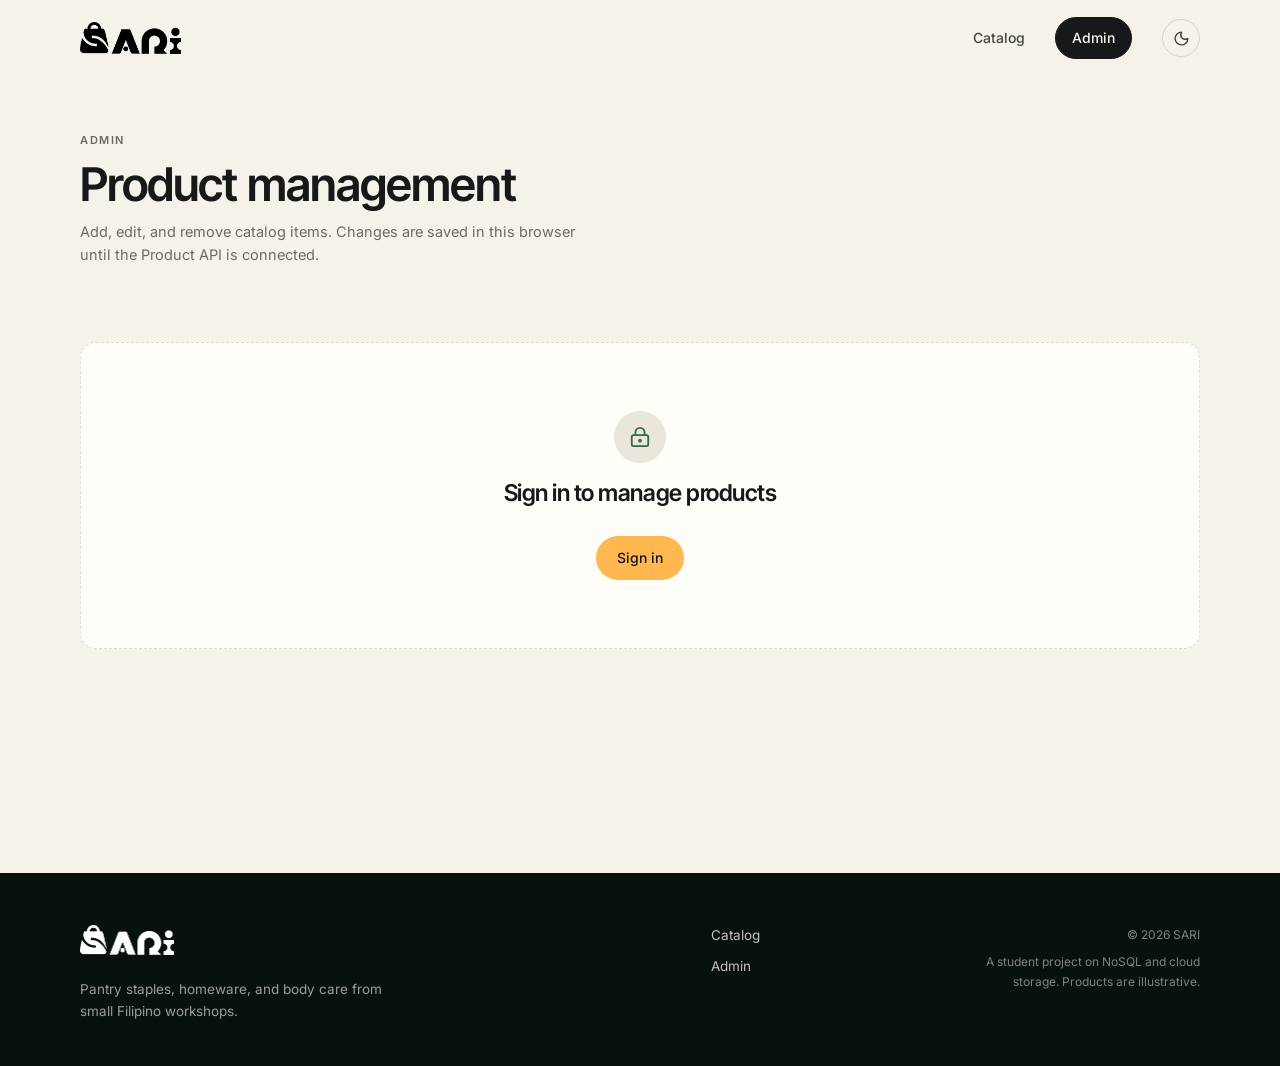
==== frontend/admin.html @ a03852b5 "Implement authentication flow for admin product management with loading state and error handling" ====
<!DOCTYPE html>
<html lang="en">
<head>
  <meta charset="UTF-8">
  <meta name="viewport" content="width=device-width, initial-scale=1">
  <title>Product management — SARI</title>
  <meta name="description" content="Add, edit, and remove SARI catalog products.">
  <link rel="icon" href="assets/images/favicon.svg" type="image/svg+xml">
  <link rel="preconnect" href="https://fonts.googleapis.com">
  <link rel="preconnect" href="https://fonts.gstatic.com" crossorigin>
  <link href="https://fonts.googleapis.com/css2?family=Inter+Tight:wght@500;600;700&family=Inter:wght@400;500;600&display=swap" rel="stylesheet">
  <link rel="stylesheet" href="css/main.css">
  <script src="js/theme.js"></script>
</head>
<body>
  <a class="skip-link" href="#main">Skip to product management</a>

  <header class="site-header" data-header>
    <div class="container header-inner">
      <a class="brand" href="index.html" aria-label="SARI home">
        <img class="brand-logo" src="assets/images/logo/sari-white.png" alt="" width="755" height="240">
      </a>
      <nav class="site-nav" aria-label="Main">
        <a href="index.html">Catalog</a>
        <a class="nav-admin" href="admin.html" aria-current="page">Admin</a>
        <button class="theme-toggle" type="button" data-theme-toggle aria-label="Switch theme">
          <i data-lucide="sun" aria-hidden="true"></i>
        </button>
      </nav>
    </div>
  </header>

  <main id="main" class="container admin">
    <header class="page-head">
      <div>
        <p class="eyebrow">Admin</p>
        <h1>Product management</h1>
        <p class="page-lede">Add, edit, and remove catalog items. Changes are saved in this browser until the Product API is connected.</p>
      </div>
      <button type="button" class="btn btn-primary" id="add-product" hidden>
        <i data-lucide="plus" aria-hidden="true"></i>
        Add product
      </button>
    </header>

    <div class="page-loading" id="admin-loading" role="status">
      <i data-lucide="loader-circle" class="spin" aria-hidden="true"></i>
      <span>Checking your sign-in…</span>
    </div>

    <section class="state state-wide" id="admin-auth" hidden aria-labelledby="admin-auth-title">
      <span class="state-icon"><i data-lucide="lock-keyhole" aria-hidden="true"></i></span>
      <h3 id="admin-auth-title">Sign in to manage products</h3>
      <p id="admin-auth-message" aria-live="polite"></p>
      <button type="button" class="btn btn-primary" id="admin-auth-action">Sign in</button>
    </section>

    <div id="admin-content" hidden>
      <div class="admin-toolbar">
        <div class="search">
          <i data-lucide="search" class="search-icon" aria-hidden="true"></i>
          <label class="visually-hidden" for="admin-search">Search products</label>
          <input id="admin-search" type="search" placeholder="Search by name or category" autocomplete="off">
        </div>
        <p class="results" id="admin-count" aria-live="polite"></p>
      </div>

      <div class="table-card">
        <table class="product-table" id="product-table">
          <caption class="visually-hidden">All products in the catalog</caption>
          <thead>
            <tr>
              <th scope="col">Product</th>
              <th scope="col">Category</th>
              <th scope="col">Price</th>
              <th scope="col">Updated</th>
              <th scope="col"><span class="visually-hidden">Actions</span></th>
            </tr>
          </thead>
          <tbody id="product-rows"></tbody>
        </table>

        <div class="admin-empty" id="admin-empty" hidden>
          <span class="state-icon"><i data-lucide="package-open" aria-hidden="true"></i></span>
          <h2>No products yet</h2>
          <p>Add the first product to start the catalog.</p>
          <button type="button" class="btn btn-primary" data-empty-add>
            <i data-lucide="plus" aria-hidden="true"></i>
            Add product
          </button>
        </div>
      </div>
    </div>
  </main>

  <footer class="site-footer">
    <div class="container footer-inner">
      <div class="footer-brand">
        <a class="brand" href="index.html" aria-label="SARI home">
          <img class="brand-logo" src="assets/images/logo/sari-white.png" alt="" width="755" height="240">
        </a>
        <p>Pantry staples, homeware, and body care from small Filipino workshops.</p>
      </div>

      <nav class="footer-nav" aria-label="Footer">
        <a href="index.html">Catalog</a>
        <a href="admin.html">Admin</a>
      </nav>

      <div class="footer-meta">
        <p>© <span data-year></span> SARI</p>
        <p>A student project on NoSQL and cloud storage. Products are illustrative.</p>
      </div>
    </div>
  </footer>

  <!-- Add / edit product -->
  <dialog id="product-dialog" class="modal" aria-labelledby="dialog-title">
    <form class="modal-body" id="product-form" novalidate>
      <header class="modal-head">
        <div>
          <p class="eyebrow" id="dialog-kicker">New product</p>
          <h2 id="dialog-title">Add a product</h2>
        </div>
        <button type="button" class="icon-btn" data-close aria-label="Close">
          <i data-lucide="x" aria-hidden="true"></i>
        </button>
      </header>

      <div class="modal-scroll">
        <div class="field">
          <label for="f-name">Name</label>
          <input id="f-name" name="name" maxlength="80" autocomplete="off" placeholder="e.g. Barako Coffee Beans">
          <p class="field-error" data-error="name"></p>
        </div>

        <div class="field-row">
          <div class="field">
            <label for="f-category">Category</label>
            <select id="f-category" name="category"></select>
            <p class="field-error" data-error="category"></p>
          </div>
          <div class="field">
            <label for="f-price">Price (₱)</label>
            <input id="f-price" name="price" type="number" inputmode="decimal" min="1" step="1" placeholder="380">
            <p class="field-error" data-error="price"></p>
          </div>
        </div>

        <div class="field">
          <label for="f-description">Description</label>
          <textarea id="f-description" name="description" rows="4" maxlength="600" placeholder="What is it, where is it from, and how is it used?"></textarea>
          <p class="field-error" data-error="description"></p>
        </div>

        <div class="field">
          <span class="field-label">Product image</span>
          <div class="image-picker">
            <div class="image-preview" id="image-preview"></div>
            <div class="image-picker-actions">
              <button type="button" class="btn btn-ghost btn-sm" id="choose-image">Choose image</button>
              <p class="field-hint">JPG, PNG, or WebP · up to 2 MB</p>
            </div>
            <input type="file" id="f-image" accept="image/*" hidden>
          </div>
          <p class="field-error" data-error="image"></p>
        </div>
      </div>

      <footer class="modal-foot">
        <button type="button" class="btn btn-ghost" data-close>Cancel</button>
        <button type="submit" class="btn btn-primary" id="save-product">Save product</button>
      </footer>
    </form>
  </dialog>

  <!-- Delete confirmation -->
  <dialog id="confirm-dialog" class="modal modal-sm" aria-labelledby="confirm-title">
    <div class="modal-body">
      <header class="modal-head">
        <div>
          <p class="eyebrow">Delete product</p>
          <h2 id="confirm-title">Remove this product?</h2>
        </div>
        <button type="button" class="icon-btn" data-close aria-label="Close">
          <i data-lucide="x" aria-hidden="true"></i>
        </button>
      </header>

      <div class="modal-scroll">
        <p class="confirm-text" id="confirm-text"></p>
      </div>

      <footer class="modal-foot">
        <button type="button" class="btn btn-ghost" data-close>Cancel</button>
        <button type="button" class="btn btn-danger" id="confirm-delete">Delete product</button>
      </footer>
    </div>
  </dialog>

  <div class="toast-host" id="toast-host" aria-live="polite"></div>

  <script src="js/vendor/lucide.min.js"></script>
  <script src="js/config.js?v=2"></script>
  <script src="js/auth.js"></script>
  <script src="js/mock-data.js"></script>
  <script src="js/ui.js"></script>
  <script src="js/api.js"></script>
  <script src="js/admin.js?v=2"></script>
</body>
</html>
---- frontend/css/main.css ----
/* =========================================================
   SARI — shared design system and page styles
   ========================================================= */

/* ---------- Tokens ---------- */
/* Dark editorial canvas. The forest ramp now holds readable greens for
   links/icons; cream/white/ink are the dark surfaces and light type. */
:root {
  --forest-950: #07120c;
  --forest-900: #0d2117;
  --forest-800: #173a29;
  --forest-700: #5fae86;
  --forest-600: #4b9c76;
  --forest-500: #3f8a68;
  --forest-200: #234534;
  --forest-100: #14251c;

  --cream: #0f1011;
  --cream-deep: #191a1c;
  --white: #16171a;

  --ink: #f4f1e8;
  --ink-soft: #c7c2b6;
  --muted: #8f8b81;
  --line: rgba(244, 241, 232, 0.12);

  --clay: #e08a5f;
  --clay-soft: rgba(224, 138, 95, 0.14);
  --danger: #d4655c;
  --danger-soft: rgba(212, 101, 92, 0.16);

  /* Themeable surfaces. Inverse = footer, toast, skip link (always dark). */
  --inverse-bg: var(--forest-950);
  --inverse-ink: #f4f1e8;
  --on-ink: #14140f;
  --tag-ink: #9fe0bd;
  --placeholder: #a2a294;

  --header-scrim: linear-gradient(to bottom, rgba(15, 16, 17, 0.92), rgba(15, 16, 17, 0));
  --header-solid: rgba(15, 16, 17, 0.92);
  --hero-stage-bg: #111111;
  --hero-bg: radial-gradient(120% 90% at 50% 0%, #1c1b19 0%, #121212 52%, #0b0b0c 100%);
  --hero-scrim: linear-gradient(to top, rgba(11, 11, 12, 0.94) 14%, rgba(11, 11, 12, 0));
  --glass-bg: linear-gradient(
    180deg,
    rgba(26, 26, 28, 0.76) 0%,
    rgba(17, 17, 19, 0.94) 45%,
    #111112 100%
  );
  --glass-shadow: 0 -40px 120px rgba(0, 0, 0, 0.6), inset 0 1px 0 rgba(255, 255, 255, 0.07);

  /* Hero dispersion accents: S, A, R, I — sampled from the logo art. */
  --accent-s: #ff754a;
  --accent-a: #ffb850;
  --accent-r: #78c6da;
  --accent-i: #47b171;

  --radius-sm: 8px;
  --radius: 12px;
  --radius-lg: 16px;

  --shadow-sm: 0 1px 2px rgba(0, 0, 0, 0.35), 0 8px 24px -16px rgba(0, 0, 0, 0.6);
  --shadow: 0 2px 6px rgba(0, 0, 0, 0.4), 0 24px 48px -28px rgba(0, 0, 0, 0.7);

  --ease: cubic-bezier(0.22, 0.7, 0.25, 1);
  --header-h: 76px;
  --hero-h: 100vh;

  --font-display: "Inter Tight", "Inter", -apple-system, "Segoe UI", Roboto, sans-serif;
  --font-body: "Inter", -apple-system, "Segoe UI", Roboto, sans-serif;

  color-scheme: dark;
}

/* Light theme: same layout and type on warm paper. Set by js/theme.js. */
:root[data-theme="light"] {
  color-scheme: light;

  --forest-700: #2f6b4d;
  --forest-600: #2a6047;
  --forest-500: #34795a;
  --forest-200: #cfe3d8;
  --forest-100: #e8f1ea;

  --cream: #f5f2ea;
  --cream-deep: #eae6db;
  --white: #fffdf8;

  --ink: #17181a;
  --ink-soft: #45443f;
  --muted: #6d6a62;
  --line: rgba(23, 24, 26, 0.14);

  --clay: #b85c33;
  --clay-soft: rgba(184, 92, 51, 0.12);
  --danger: #b3403a;
  --danger-soft: rgba(179, 64, 58, 0.12);

  --on-ink: #f8f5ec;
  --tag-ink: #2f6b4d;
  --placeholder: #8d8a80;

  --shadow-sm: 0 1px 2px rgba(30, 28, 20, 0.08), 0 8px 24px -16px rgba(30, 28, 20, 0.25);
  --shadow: 0 2px 6px rgba(30, 28, 20, 0.08), 0 24px 48px -28px rgba(30, 28, 20, 0.3);

  --header-scrim: linear-gradient(to bottom, rgba(245, 242, 234, 0.94), rgba(245, 242, 234, 0));
  --header-solid: rgba(245, 242, 234, 0.94);
  --hero-stage-bg: #eeeade;
  --hero-bg: radial-gradient(120% 90% at 50% 0%, #fffdf8 0%, #f7f4ec 52%, #eeeade 100%);
  --hero-scrim: linear-gradient(to top, rgba(245, 242, 234, 0.96) 14%, rgba(245, 242, 234, 0));
  --glass-bg: linear-gradient(
    180deg,
    rgba(255, 253, 248, 0.9) 0%,
    rgba(250, 247, 240, 0.97) 45%,
    #f7f4ec 100%
  );
  --glass-shadow: 0 -40px 120px rgba(30, 28, 20, 0.12), inset 0 1px 0 rgba(255, 255, 255, 0.8);
}

/* Light theme: the white wordmark and coloured letters need a dark edge on paper. */
:root[data-theme="light"] .site-header .brand-logo {
  filter: invert(1);
}

:root[data-theme="light"] .hero-letter {
  filter: drop-shadow(0 18px 26px rgba(24, 22, 16, 0.1));
}

:root[data-theme="light"] .ambient {
  opacity: 0.34;
}

/* ---------- Reset and base ---------- */
*,
*::before,
*::after {
  box-sizing: border-box;
}

html {
  -webkit-text-size-adjust: 100%;
  scroll-behavior: smooth;
}

body {
  margin: 0;
  min-height: 100vh;
  display: flex;
  flex-direction: column;
  background: var(--cream);
  color: var(--ink);
  font-family: var(--font-body);
  font-size: 16px;
  line-height: 1.55;
  -webkit-font-smoothing: antialiased;
}

main {
  flex: 1;
}

h1,
h2,
h3,
h4 {
  margin: 0;
  font-family: var(--font-display);
  font-weight: 600;
  letter-spacing: -0.02em;
  line-height: 1.08;
}

p {
  margin: 0;
}

a {
  color: inherit;
  text-decoration: none;
}

img {
  display: block;
  max-width: 100%;
}

button {
  font: inherit;
  color: inherit;
}

input,
select,
textarea {
  font: inherit;
  color: inherit;
}

[hidden] {
  display: none !important;
}

::selection {
  background: rgba(255, 209, 102, 0.3);
  color: var(--ink);
}

:focus-visible {
  outline: 2px solid var(--forest-600);
  outline-offset: 2px;
}

.container {
  width: 100%;
  max-width: 1200px;
  margin-inline: auto;
  padding-inline: clamp(1.25rem, 4vw, 2.5rem);
}

.visually-hidden {
  position: absolute !important;
  width: 1px;
  height: 1px;
  padding: 0;
  margin: -1px;
  overflow: hidden;
  clip: rect(0 0 0 0);
  white-space: nowrap;
  border: 0;
}

.skip-link {
  position: absolute;
  top: -100px;
  left: 16px;
  z-index: 200;
  padding: 10px 16px;
  border-radius: var(--radius-sm);
  background: var(--inverse-bg);
  color: var(--inverse-ink);
  font-size: 14px;
}

.skip-link:focus {
  top: 12px;
}

.eyebrow {
  font-size: 11px;
  font-weight: 600;
  letter-spacing: 0.14em;
  text-transform: uppercase;
  color: var(--muted);
}

/* ---------- Buttons ---------- */
.btn {
  display: inline-flex;
  align-items: center;
  justify-content: center;
  gap: 8px;
  height: 44px;
  padding: 0 20px;
  border: 1px solid transparent;
  border-radius: 999px;
  font-size: 14px;
  font-weight: 500;
  line-height: 1;
  cursor: pointer;
  white-space: nowrap;
  transition: background-color 0.2s var(--ease), border-color 0.2s var(--ease),
    color 0.2s var(--ease), transform 0.2s var(--ease);
}

.btn svg {
  width: 17px;
  height: 17px;
  flex: none;
}

.btn:active {
  transform: translateY(1px);
}

.btn:disabled {
  opacity: 0.6;
  cursor: not-allowed;
}

.btn-primary {
  background: var(--accent-a);
  color: #14140f;
}

.btn-primary:hover:not(:disabled) {
  background: #ffdc8a;
}

.btn-ghost {
  background: var(--white);
  border-color: var(--line);
  color: var(--ink);
}

.btn-ghost:hover:not(:disabled) {
  border-color: var(--forest-600);
  color: var(--ink);
}

.btn-danger {
  background: var(--danger);
  color: var(--white);
}

.btn-danger:hover:not(:disabled) {
  background: #742c27;
}

.btn-sm {
  height: 38px;
  padding: 0 16px;
  font-size: 13px;
}

/* ---------- Header ---------- */
.site-header {
  position: sticky;
  top: 0;
  z-index: 50;
  /* Transparent over the hero; a scrim keeps the brand readable as letters pass behind. */
  background: var(--header-scrim);
  border-bottom: 0;
  transition: background-color 0.25s var(--ease), box-shadow 0.25s var(--ease);
}

.site-header.is-scrolled {
  background: var(--header-solid);
  box-shadow: inset 0 -1px 0 var(--line);
}

.header-inner {
  display: flex;
  align-items: center;
  justify-content: space-between;
  gap: 24px;
  height: var(--header-h);
}

.brand {
  display: inline-flex;
  align-items: center;
  gap: 12px;
  min-width: 0;
}

.brand-logo {
  display: block;
  height: 32px;
  width: auto;
  flex: none;
}

.site-nav {
  display: flex;
  align-items: center;
  gap: clamp(14px, 3vw, 30px);
}

.site-nav a {
  position: relative;
  padding: 9px 0;
  font-size: 14px;
  font-weight: 500;
  color: var(--ink-soft);
  transition: color 0.2s var(--ease);
}

.site-nav a:hover {
  color: var(--ink);
}

.site-nav a:not(.nav-admin)::after {
  content: "";
  position: absolute;
  left: 0;
  right: 0;
  bottom: 2px;
  height: 1.5px;
  background: var(--forest-700);
  transform: scaleX(0);
  transform-origin: left;
  transition: transform 0.25s var(--ease);
}

.site-nav a:not(.nav-admin):hover::after,
.site-nav a[aria-current="page"]:not(.nav-admin)::after {
  transform: scaleX(1);
}

.site-nav a[aria-current="page"]:not(.nav-admin) {
  color: var(--ink);
}

.nav-admin {
  padding: 9px 16px !important;
  border: 1px solid var(--line);
  border-radius: 999px;
  transition: background-color 0.2s var(--ease), border-color 0.2s var(--ease),
    color 0.2s var(--ease);
}

.nav-admin:hover {
  border-color: var(--forest-700);
}

.nav-admin[aria-current="page"] {
  background: var(--ink);
  border-color: var(--ink);
  color: var(--on-ink);
}

/* Theme switch: sits with the nav, sized like the Admin pill. */
.theme-toggle {
  display: grid;
  place-items: center;
  width: 38px;
  height: 38px;
  padding: 0;
  border: 1px solid var(--line);
  border-radius: 50%;
  background: transparent;
  color: var(--ink-soft);
  cursor: pointer;
  transition: background-color 0.2s var(--ease), border-color 0.2s var(--ease),
    color 0.2s var(--ease), transform 0.2s var(--ease);
}

.theme-toggle:hover {
  border-color: var(--forest-700);
  color: var(--ink);
}

.theme-toggle:active {
  transform: scale(0.94);
}

.theme-toggle svg {
  width: 17px;
  height: 17px;
}

/* ---------- Hero: SARI letter dispersion ---------- */
.hero-stage {
  --p: 0; /* 0 = assembled, 1 = fully dispersed. hero.js scrubs this on scroll. */
  position: relative;
  /* Sit behind the translucent header instead of below it. */
  margin-top: calc(var(--header-h) * -1);
  height: calc(var(--hero-h) * 2);
  background: var(--hero-stage-bg);
}

.hero-pin {
  position: sticky;
  top: 0;
  display: flex;
  flex-direction: column;
  justify-content: flex-end;
  height: var(--hero-h);
  overflow: hidden;
  padding: calc(var(--header-h) + 24px) 0 clamp(88px, 12vh, 128px);
  background: var(--hero-bg);
  isolation: isolate;
}

/* Legibility scrim under the hero copy. */
.hero-pin::after {
  content: "";
  position: absolute;
  inset: auto 0 0;
  z-index: 2;
  height: 54%;
  background: var(--hero-scrim);
  pointer-events: none;
}

.hero-ambient {
  position: absolute;
  inset: 0;
  z-index: 0;
  pointer-events: none;
}

.ambient {
  position: absolute;
  width: 48vw;
  height: 48vw;
  border-radius: 50%;
  opacity: 0.5;
  transform: translate3d(0, calc(var(--p) * -14vh), 0) scale(calc(1 + var(--p) * 0.5));
}

.ambient-s {
  left: 2%;
  top: 22%;
  background: radial-gradient(circle, rgba(255, 117, 74, 0.55), transparent 62%);
}

.ambient-a {
  left: 26%;
  top: 8%;
  background: radial-gradient(circle, rgba(255, 184, 80, 0.45), transparent 62%);
}

.ambient-r {
  right: 24%;
  top: 12%;
  background: radial-gradient(circle, rgba(120, 198, 218, 0.42), transparent 62%);
}

.ambient-i {
  right: 0;
  top: 24%;
  background: radial-gradient(circle, rgba(71, 177, 113, 0.42), transparent 62%);
}

.hero-word {
  position: absolute;
  inset: 0;
  z-index: 3;
  display: flex;
  align-items: center;
  justify-content: center;
  gap: clamp(0.1rem, 1vw, 1.4rem);
  padding-top: var(--header-h);
  pointer-events: none;
}

/* One image per letter so the per-letter scroll vectors still apply. */
.hero-letter {
  display: block;
  height: clamp(6.5rem, 24vw, 21rem);
  width: auto;
  will-change: transform;
  backface-visibility: hidden;
}

.hero-letter.is-s {
  transform: translate3d(calc(var(--p) * -34vw), calc(var(--p) * -24vh), 0)
    rotate(calc(var(--p) * -16deg)) scale(calc(1 - var(--p) * 0.22));
}

.hero-letter.is-a {
  transform: translate3d(calc(var(--p) * -9vw), calc(var(--p) * -44vh), 0)
    rotate(calc(var(--p) * 7deg)) scale(calc(1 - var(--p) * 0.3));
}

.hero-letter.is-r {
  transform: translate3d(calc(var(--p) * 13vw), calc(var(--p) * -16vh), 0)
    rotate(calc(var(--p) * -6deg)) scale(calc(1 - var(--p) * 0.14));
}

.hero-letter.is-i {
  transform: translate3d(calc(var(--p) * 37vw), calc(var(--p) * -30vh), 0)
    rotate(calc(var(--p) * 15deg)) scale(calc(1 - var(--p) * 0.28));
}

.hero-copy {
  position: relative;
  z-index: 3;
  display: flex;
  align-items: flex-end;
  justify-content: space-between;
  gap: clamp(24px, 5vw, 72px);
  opacity: calc(1 - var(--p) * 1.7);
  transform: translate3d(0, calc(var(--p) * -10vh), 0);
}

.hero-intro .eyebrow {
  display: flex;
  align-items: center;
  gap: 12px;
}

.hero-intro .eyebrow::before {
  content: "";
  width: 30px;
  height: 1px;
  background: var(--forest-600);
}

.hero-copy h1 {
  margin: 14px 0 0;
  font-size: clamp(1.75rem, 3.6vw, 2.9rem);
  font-weight: 700;
  letter-spacing: -0.035em;
  line-height: 0.98;
  text-transform: uppercase;
  max-width: 22ch;
}

.hero-lede {
  max-width: 36ch;
  padding-bottom: 6px;
  color: var(--ink-soft);
  font-size: clamp(0.92rem, 1.2vw, 1.02rem);
  line-height: 1.7;
}

.scroll-cue {
  position: absolute;
  left: 50%;
  bottom: clamp(24px, 4vh, 40px);
  z-index: 3;
  display: inline-flex;
  align-items: center;
  gap: 10px;
  transform: translateX(-50%);
  font-size: 10.5px;
  font-weight: 500;
  letter-spacing: 0.18em;
  text-transform: uppercase;
  color: var(--ink-soft);
  opacity: calc(1 - var(--p) * 2.2);
  transition: color 0.2s var(--ease);
}

.scroll-cue:hover {
  color: var(--ink);
}

.scroll-cue i {
  width: 15px;
  height: 15px;
  animation: cue-bob 1.9s var(--ease) infinite;
}

@keyframes cue-bob {
  50% {
    transform: translateY(4px);
  }
}

/* ---------- Catalog glass sheet ---------- */
.catalog-shell {
  position: relative;
  z-index: 2;
  /* Pulled up one screen so the sheet slides over the pinned hero. */
  margin-top: calc(var(--hero-h) * -1);
}

.catalog-glass {
  min-height: var(--hero-h);
  /* Clear the sticky header once the sheet has fully arrived. */
  padding-top: calc(var(--header-h) + clamp(20px, 3vw, 32px));
  padding-bottom: clamp(48px, 7vw, 88px);
  border: 1px solid var(--line);
  border-radius: 30px;
  background: var(--glass-bg);
  box-shadow: var(--glass-shadow);
}

/* ---------- Toolbar and search ---------- */
.toolbar {
  display: grid;
  grid-template-columns: minmax(220px, 330px) 1fr auto;
  align-items: center;
  gap: 14px 24px;
  padding: 18px 0;
  border-top: 1px solid var(--line);
  border-bottom: 1px solid var(--line);
}

.search {
  position: relative;
  display: flex;
  align-items: center;
}

.search-icon {
  position: absolute;
  left: 15px;
  width: 18px;
  height: 18px;
  color: var(--muted);
  pointer-events: none;
}

.search input {
  width: 100%;
  height: 46px;
  padding: 0 44px 0 44px;
  border: 1px solid var(--line);
  border-radius: 999px;
  background: var(--white);
  font-size: 14px;
  appearance: none;
  -webkit-appearance: none;
  transition: border-color 0.2s var(--ease), box-shadow 0.2s var(--ease);
}

.search input::placeholder {
  color: var(--muted);
}

.search input:focus {
  outline: none;
  border-color: var(--forest-500);
  box-shadow: 0 0 0 3px rgba(110, 198, 255, 0.16);
}

.search input::-webkit-search-cancel-button {
  -webkit-appearance: none;
}

.search-clear {
  position: absolute;
  right: 9px;
  display: grid;
  place-items: center;
  width: 30px;
  height: 30px;
  padding: 0;
  border: 0;
  border-radius: 50%;
  background: transparent;
  color: var(--muted);
  cursor: pointer;
  transition: background-color 0.2s var(--ease), color 0.2s var(--ease);
}

.search-clear:hover {
  background: var(--cream-deep);
  color: var(--ink);
}

.search-clear svg {
  width: 16px;
  height: 16px;
}

.chips {
  display: flex;
  flex-wrap: wrap;
  gap: 8px;
}

.chips button {
  padding: 8px 15px;
  border: 1px solid var(--line);
  border-radius: 999px;
  background: transparent;
  font-size: 13px;
  font-weight: 500;
  color: var(--ink-soft);
  cursor: pointer;
  transition: background-color 0.2s var(--ease), border-color 0.2s var(--ease),
    color 0.2s var(--ease);
}

.chips button:hover {
  border-color: var(--forest-500);
  color: var(--ink);
}

.chips button.is-active {
  background: var(--ink);
  border-color: var(--ink);
  color: var(--on-ink);
}

.results {
  justify-self: end;
  font-size: 13px;
  color: var(--muted);
  white-space: nowrap;
}

/* ---------- Product grid ---------- */
.product-grid {
  display: grid;
  grid-template-columns: repeat(auto-fill, minmax(300px, 1fr));
  gap: clamp(22px, 3vw, 34px) clamp(16px, 2.4vw, 26px);
  margin: 0;
  padding: 28px 0 0;
  list-style: none;
}

.product-card {
  display: block;
  border-radius: var(--radius);
}

.product-card:focus-visible {
  outline-offset: 4px;
}

.card-media {
  position: relative;
  display: block;
  aspect-ratio: 4 / 3;
  overflow: hidden;
  border-radius: 10px;
  background: var(--cream-deep);
}

.card-media img {
  width: 100%;
  height: 100%;
  object-fit: cover;
  transition: transform 0.55s var(--ease);
}

.product-card:hover .card-media img {
  transform: scale(1.04);
}

.card-body {
  display: flex;
  flex-direction: column;
  gap: 5px;
  padding: 14px 2px 0;
}

.card-category {
  font-size: 10px;
  font-weight: 600;
  letter-spacing: 0.13em;
  text-transform: uppercase;
  color: var(--muted);
}

.card-name {
  font-family: var(--font-display);
  font-size: 1.18rem;
  font-weight: 500;
  letter-spacing: -0.01em;
  line-height: 1.25;
}

.card-foot {
  display: flex;
  align-items: center;
  justify-content: space-between;
  gap: 12px;
  margin-top: 3px;
}

.card-price {
  font-size: 0.95rem;
  font-weight: 500;
}

.card-link {
  display: grid;
  place-items: center;
  width: 28px;
  height: 28px;
  border-radius: 50%;
  color: var(--muted);
  transition: background-color 0.25s var(--ease), color 0.25s var(--ease),
    transform 0.25s var(--ease);
}

.card-link svg {
  width: 15px;
  height: 15px;
}

.product-card:hover .card-link {
  background: var(--ink);
  color: var(--on-ink);
  transform: translate(2px, -2px);
}

/* ---------- States ---------- */
.state {
  display: flex;
  flex-direction: column;
  align-items: center;
  padding: clamp(40px, 7vw, 68px) 24px;
  border: 1px dashed var(--line);
  border-radius: var(--radius-lg);
  background: var(--white);
  text-align: center;
}

.product-grid > .state {
  grid-column: 1 / -1;
}

.state-wide {
  margin-block: 48px 72px;
}

.state-icon {
  display: grid;
  place-items: center;
  width: 52px;
  height: 52px;
  border-radius: 50%;
  background: var(--cream-deep);
  color: var(--forest-700);
}

.state-icon svg {
  width: 22px;
  height: 22px;
}

.state h3,
.admin-empty h2 {
  margin: 18px 0 8px;
  font-size: 1.45rem;
}

.state p {
  max-width: 42ch;
  margin-bottom: 22px;
  color: var(--muted);
  font-size: 14.5px;
}

.page-loading {
  display: flex;
  flex-direction: column;
  align-items: center;
  gap: 12px;
  padding: 110px 0;
  color: var(--muted);
  font-size: 14px;
}

.page-loading svg {
  width: 26px;
  height: 26px;
  color: var(--forest-600);
}

.spin {
  animation: spin 1s linear infinite;
}

@keyframes spin {
  to {
    transform: rotate(360deg);
  }
}

.product-grid.is-loading {
  opacity: 0.55;
  transition: opacity 0.2s var(--ease);
}

/* ---------- Product detail ---------- */
.product-view {
  padding-bottom: 24px;
}

.breadcrumb {
  display: flex;
  flex-wrap: wrap;
  align-items: center;
  gap: 8px;
  padding: 28px 0 26px;
  font-size: 13px;
  color: var(--muted);
}

.breadcrumb a {
  color: var(--ink-soft);
  transition: color 0.2s var(--ease);
}

.breadcrumb a:hover {
  color: var(--ink);
  text-decoration: underline;
  text-underline-offset: 3px;
}

.breadcrumb [aria-current] {
  color: var(--muted);
}

.detail {
  display: grid;
  grid-template-columns: minmax(0, 1.12fr) minmax(0, 1fr);
  align-items: start;
  gap: clamp(32px, 5vw, 72px);
  padding-bottom: clamp(48px, 7vw, 84px);
}

.detail-media {
  position: sticky;
  top: calc(var(--header-h) + 24px);
  aspect-ratio: 4 / 3;
  overflow: hidden;
  border-radius: 14px;
  background: var(--cream-deep);
}

.detail-media img {
  width: 100%;
  height: 100%;
  object-fit: cover;
}

.detail-info h1 {
  margin: 12px 0 16px;
  font-size: clamp(2rem, 4vw, 3rem);
}

.detail-price {
  font-size: 1.5rem;
  font-weight: 600;
  letter-spacing: -0.01em;
}

.detail-desc {
  margin: 24px 0 30px;
  color: var(--ink-soft);
  font-size: 1.02rem;
  line-height: 1.8;
}

.detail-meta {
  margin: 0;
  padding: 16px 0;
  border-top: 1px solid var(--line);
  border-bottom: 1px solid var(--line);
  font-size: 14px;
}

.meta-row {
  display: flex;
  justify-content: space-between;
  gap: 16px;
  padding: 5px 0;
}

.meta-row dt {
  color: var(--muted);
}

.meta-row dd {
  margin: 0;
  font-weight: 500;
  text-align: right;
}

.meta-row a {
  color: var(--forest-700);
}

.meta-row a:hover {
  text-decoration: underline;
  text-underline-offset: 3px;
}

.note {
  display: flex;
  gap: 14px;
  margin-top: 28px;
  padding: 18px;
  border: 1px solid var(--forest-200);
  border-radius: var(--radius);
  background: var(--forest-100);
}

.note svg {
  width: 20px;
  height: 20px;
  flex: none;
  margin-top: 2px;
  color: var(--forest-700);
}

.note p {
  font-size: 13.5px;
  line-height: 1.6;
  color: var(--ink-soft);
}

.detail-back {
  margin-top: 28px;
}

/* ---------- Admin ---------- */
.admin {
  padding-block: clamp(36px, 5vw, 56px) 72px;
}

.page-head {
  display: flex;
  align-items: flex-end;
  justify-content: space-between;
  gap: 24px;
  padding-bottom: 28px;
}

.page-head h1 {
  margin: 10px 0 12px;
  font-size: clamp(2rem, 4.5vw, 2.9rem);
}

.page-lede {
  max-width: 58ch;
  color: var(--muted);
  font-size: 14.5px;
}

.admin-toolbar {
  display: grid;
  grid-template-columns: minmax(220px, 340px) 1fr;
  align-items: center;
  gap: 16px;
  padding: 16px 0;
  border-top: 1px solid var(--line);
}

.admin-toolbar .results {
  justify-self: end;
}

.table-card {
  overflow: hidden;
  border: 1px solid var(--line);
  border-radius: 14px;
  background: var(--white);
}

.product-table {
  width: 100%;
  border-collapse: collapse;
  text-align: left;
}

.product-table th {
  padding: 13px 20px;
  background: var(--cream);
  border-bottom: 1px solid var(--line);
  font-size: 10.5px;
  font-weight: 600;
  letter-spacing: 0.12em;
  text-transform: uppercase;
  color: var(--muted);
}

.product-table td {
  padding: 13px 20px;
  border-top: 1px solid var(--line);
  font-size: 14px;
  vertical-align: middle;
}

.product-table tbody tr:first-child td {
  border-top: 0;
}

.product-table tbody tr {
  transition: background-color 0.15s var(--ease);
}

.product-table tbody tr:hover {
  background: rgba(244, 241, 232, 0.04);
}

.cell-product {
  display: flex;
  align-items: center;
  gap: 12px;
  min-width: 220px;
}

.cell-product img {
  width: 46px;
  height: 46px;
  flex: none;
  border-radius: 8px;
  border: 1px solid var(--line);
  object-fit: cover;
  background: var(--cream-deep);
}

.cell-name {
  display: block;
  font-weight: 500;
}

.cell-desc {
  display: block;
  max-width: 34ch;
  overflow: hidden;
  font-size: 12px;
  color: var(--muted);
  text-overflow: ellipsis;
  white-space: nowrap;
}

.tag {
  display: inline-block;
  padding: 4px 10px;
  border-radius: 999px;
  background: var(--forest-100);
  color: var(--tag-ink);
  font-size: 11.5px;
  font-weight: 500;
  white-space: nowrap;
}

.cell-price {
  font-weight: 500;
  white-space: nowrap;
}

.cell-date {
  color: var(--muted);
  white-space: nowrap;
}

.cell-actions {
  width: 1%;
  white-space: nowrap;
  text-align: right;
}

.icon-btn {
  display: inline-grid;
  place-items: center;
  width: 34px;
  height: 34px;
  margin-left: 4px;
  padding: 0;
  border: 1px solid transparent;
  border-radius: 8px;
  background: transparent;
  color: var(--ink-soft);
  cursor: pointer;
  transition: background-color 0.2s var(--ease), color 0.2s var(--ease);
}

.icon-btn svg {
  width: 16px;
  height: 16px;
}

.icon-btn:hover {
  background: var(--cream-deep);
  color: var(--ink);
}

.icon-btn-danger:hover {
  background: var(--danger-soft);
  color: var(--danger);
}

.table-message {
  padding: 34px 20px;
  text-align: center;
  color: var(--muted);
  font-size: 14px;
}

.admin-empty {
  display: flex;
  flex-direction: column;
  align-items: center;
  padding: 56px 24px;
  text-align: center;
}

.admin-empty p {
  margin-bottom: 22px;
  color: var(--muted);
  font-size: 14.5px;
}

/* ---------- Dialogs ---------- */
.modal {
  width: min(600px, calc(100vw - 32px));
  max-width: none;
  max-height: none;
  padding: 0;
  border: 0;
  border-radius: 18px;
  background: var(--white);
  color: var(--ink);
  box-shadow: 0 32px 80px -24px rgba(11, 29, 21, 0.5);
}

.modal::backdrop {
  background: rgba(11, 29, 21, 0.48);
  backdrop-filter: blur(3px);
  -webkit-backdrop-filter: blur(3px);
}

.modal-sm {
  width: min(460px, calc(100vw - 32px));
}

.modal-body {
  display: flex;
  flex-direction: column;
  max-height: min(88vh, 780px);
  margin: 0;
}

.modal-head {
  display: flex;
  align-items: flex-start;
  justify-content: space-between;
  gap: 16px;
  padding: 24px 24px 14px;
}

.modal-head h2 {
  margin-top: 8px;
  font-size: 1.7rem;
}

.modal-scroll {
  overflow-y: auto;
  padding: 0 24px 10px;
}

.modal-foot {
  display: flex;
  justify-content: flex-end;
  gap: 10px;
  padding: 16px 24px 22px;
  border-top: 1px solid var(--line);
}

.confirm-text {
  padding: 6px 0 12px;
  color: var(--ink-soft);
  font-size: 15px;
  line-height: 1.65;
}

/* ---------- Form fields ---------- */
.field {
  margin-bottom: 14px;
}

.field label,
.field-label {
  display: block;
  margin-bottom: 6px;
  font-size: 13px;
  font-weight: 600;
  color: var(--ink);
}

.field input,
.field select,
.field textarea {
  width: 100%;
  padding: 11px 12px;
  border: 1px solid var(--line);
  border-radius: var(--radius-sm);
  background: var(--cream);
  font-size: 14px;
  transition: border-color 0.2s var(--ease), box-shadow 0.2s var(--ease),
    background-color 0.2s var(--ease);
}

.field textarea {
  resize: vertical;
  min-height: 96px;
  line-height: 1.6;
}

.field input::placeholder,
.field textarea::placeholder {
  color: var(--placeholder);
}

.field input:focus,
.field select:focus,
.field textarea:focus {
  outline: none;
  border-color: var(--forest-500);
  background: var(--white);
  box-shadow: 0 0 0 3px rgba(110, 198, 255, 0.14);
}

.field [aria-invalid="true"] {
  border-color: var(--danger);
}

.field-row {
  display: grid;
  grid-template-columns: 1fr 1fr;
  gap: 14px;
}

.field-error {
  margin-top: 5px;
  color: var(--danger);
  font-size: 12px;
}

.field-error:empty {
  display: none;
}

.field-hint {
  margin-top: 6px;
  color: var(--muted);
  font-size: 12px;
}

.image-picker {
  display: flex;
  align-items: center;
  gap: 14px;
  padding: 12px;
  border: 1px dashed var(--line);
  border-radius: var(--radius);
  background: var(--cream);
}

.image-preview {
  display: flex;
  flex-direction: column;
  align-items: center;
  justify-content: center;
  gap: 4px;
  width: 88px;
  height: 88px;
  flex: none;
  overflow: hidden;
  border-radius: var(--radius-sm);
  border: 1px solid var(--line);
  background: var(--white);
  color: var(--muted);
  font-size: 10px;
}

.image-preview img {
  width: 100%;
  height: 100%;
  object-fit: cover;
}

.image-preview svg {
  width: 20px;
  height: 20px;
}

.image-picker-actions {
  min-width: 0;
}

/* ---------- Toast ---------- */
.toast-host {
  position: fixed;
  right: 20px;
  bottom: 20px;
  z-index: 120;
  display: grid;
  gap: 8px;
  max-width: min(360px, calc(100vw - 40px));
  pointer-events: none;
}

.toast {
  display: flex;
  align-items: flex-start;
  gap: 10px;
  padding: 12px 16px;
  border: 1px solid var(--line);
  border-radius: 10px;
  background: var(--inverse-bg);
  color: var(--inverse-ink);
  font-size: 13.5px;
  line-height: 1.45;
  box-shadow: var(--shadow);
  animation: toast-in 0.28s var(--ease);
}

.toast svg {
  width: 17px;
  height: 17px;
  flex: none;
  margin-top: 1px;
  color: #9fe0bd;
}

.toast-error {
  background: var(--danger);
}

.toast-error svg {
  color: #f7d9d5;
}

.toast.is-leaving {
  animation: toast-out 0.32s var(--ease) forwards;
}

@keyframes toast-in {
  from {
    opacity: 0;
    transform: translateY(10px);
  }
}

@keyframes toast-out {
  to {
    opacity: 0;
    transform: translateY(6px);
  }
}

/* ---------- Footer ---------- */
.site-footer {
  margin-top: clamp(48px, 7vw, 80px);
  padding-block: 52px 44px;
  background: var(--inverse-bg);
  color: var(--inverse-ink);
}

.footer-inner {
  display: grid;
  grid-template-columns: 1.5fr auto 1fr;
  gap: 40px 56px;
  align-items: start;
}

.site-footer .brand-logo {
  height: 30px;
}

.footer-brand p {
  max-width: 34ch;
  margin-top: 16px;
  color: rgba(248, 244, 234, 0.62);
  font-size: 13.5px;
  line-height: 1.65;
}

.footer-nav {
  display: grid;
  gap: 10px;
  font-size: 13.5px;
}

.footer-nav a {
  color: rgba(248, 244, 234, 0.78);
  transition: color 0.2s var(--ease);
}

.footer-nav a:hover {
  color: var(--ink);
}

.footer-meta {
  display: grid;
  gap: 8px;
  justify-self: end;
  max-width: 30ch;
  color: rgba(248, 244, 234, 0.5);
  font-size: 12px;
  line-height: 1.6;
  text-align: right;
}

/* ---------- Responsive ---------- */
@media (max-width: 1024px) {
  .toolbar {
    grid-template-columns: 1fr;
    gap: 12px;
  }

  .results {
    justify-self: start;
  }
}

@media (max-width: 900px) {
  .detail {
    grid-template-columns: 1fr;
    gap: 32px;
  }

  .detail-media {
    position: static;
  }

  .hero-copy {
    flex-direction: column;
    align-items: flex-start;
    gap: 18px;
  }

  .hero-lede {
    max-width: 52ch;
  }

  .footer-inner {
    grid-template-columns: 1fr 1fr;
  }

  .footer-meta {
    grid-column: 1 / -1;
    justify-self: start;
    max-width: none;
    text-align: left;
  }
}

@media (max-width: 760px) {
  .product-table th:nth-child(4),
  .product-table td:nth-child(4) {
    display: none;
  }

  .product-table th,
  .product-table td {
    padding: 12px 14px;
  }

  .cell-product {
    min-width: 0;
  }

  .cell-desc {
    max-width: 24ch;
  }
}

@media (max-width: 640px) {
  :root {
    --header-h: 68px;
  }

  /* Keep name, price, and actions readable; category is visible in the edit form. */
  .product-table th:nth-child(2),
  .product-table td:nth-child(2) {
    display: none;
  }

  .table-card {
    overflow-x: auto;
  }

  .brand-logo {
    height: 28px;
  }

  .site-nav {
    gap: 12px;
  }

  .nav-admin {
    padding: 8px 14px !important;
    font-size: 13px !important;
  }

  .theme-toggle {
    width: 34px;
    height: 34px;
  }

  .hero-copy h1 br {
    display: none;
  }

  .hero-pin {
    padding-bottom: 96px;
  }

  .hero-letter {
    height: clamp(4rem, 23vw, 9rem);
  }

  .hero-copy h1 {
    font-size: 1.6rem;
  }

  .hero-lede {
    font-size: 0.9rem;
  }

  .scroll-cue {
    font-size: 9.5px;
    letter-spacing: 0.14em;
  }

  .catalog-glass {
    border-radius: 22px;
  }

  .product-grid {
    grid-template-columns: repeat(auto-fill, minmax(150px, 1fr));
    gap: 22px 14px;
  }

  .card-name {
    font-size: 1.05rem;
  }

  .page-head {
    flex-direction: column;
    align-items: stretch;
  }

  .page-head .btn {
    align-self: flex-start;
  }

  .admin-toolbar {
    grid-template-columns: 1fr;
  }

  .admin-toolbar .results {
    justify-self: start;
  }

  .cell-desc {
    display: none;
  }

  .cell-product img {
    width: 40px;
    height: 40px;
  }

  .tag {
    padding: 3px 8px;
  }

  .footer-inner {
    grid-template-columns: 1fr;
    gap: 28px;
  }

  .field-row {
    grid-template-columns: 1fr;
  }

  .modal-head {
    padding: 20px 20px 10px;
  }

  .modal-scroll {
    padding-inline: 20px;
  }

  .modal-foot {
    padding: 14px 20px 18px;
  }

  .modal-foot .btn {
    flex: 1;
  }
}

@media (prefers-reduced-motion: reduce) {
  *,
  *::before,
  *::after {
    animation-duration: 0.01ms !important;
    animation-iteration-count: 1 !important;
    transition-duration: 0.01ms !important;
    scroll-behavior: auto !important;
  }

  /* No scrub: one-screen hero, assembled letters, catalog directly below. */
  .hero-stage {
    height: var(--hero-h);
  }

  .catalog-shell {
    margin-top: 0;
  }

  .hero-letter,
  .ambient,
  .hero-copy {
    transform: none;
  }

  .hero-copy,
  .scroll-cue {
    opacity: 1;
  }
}
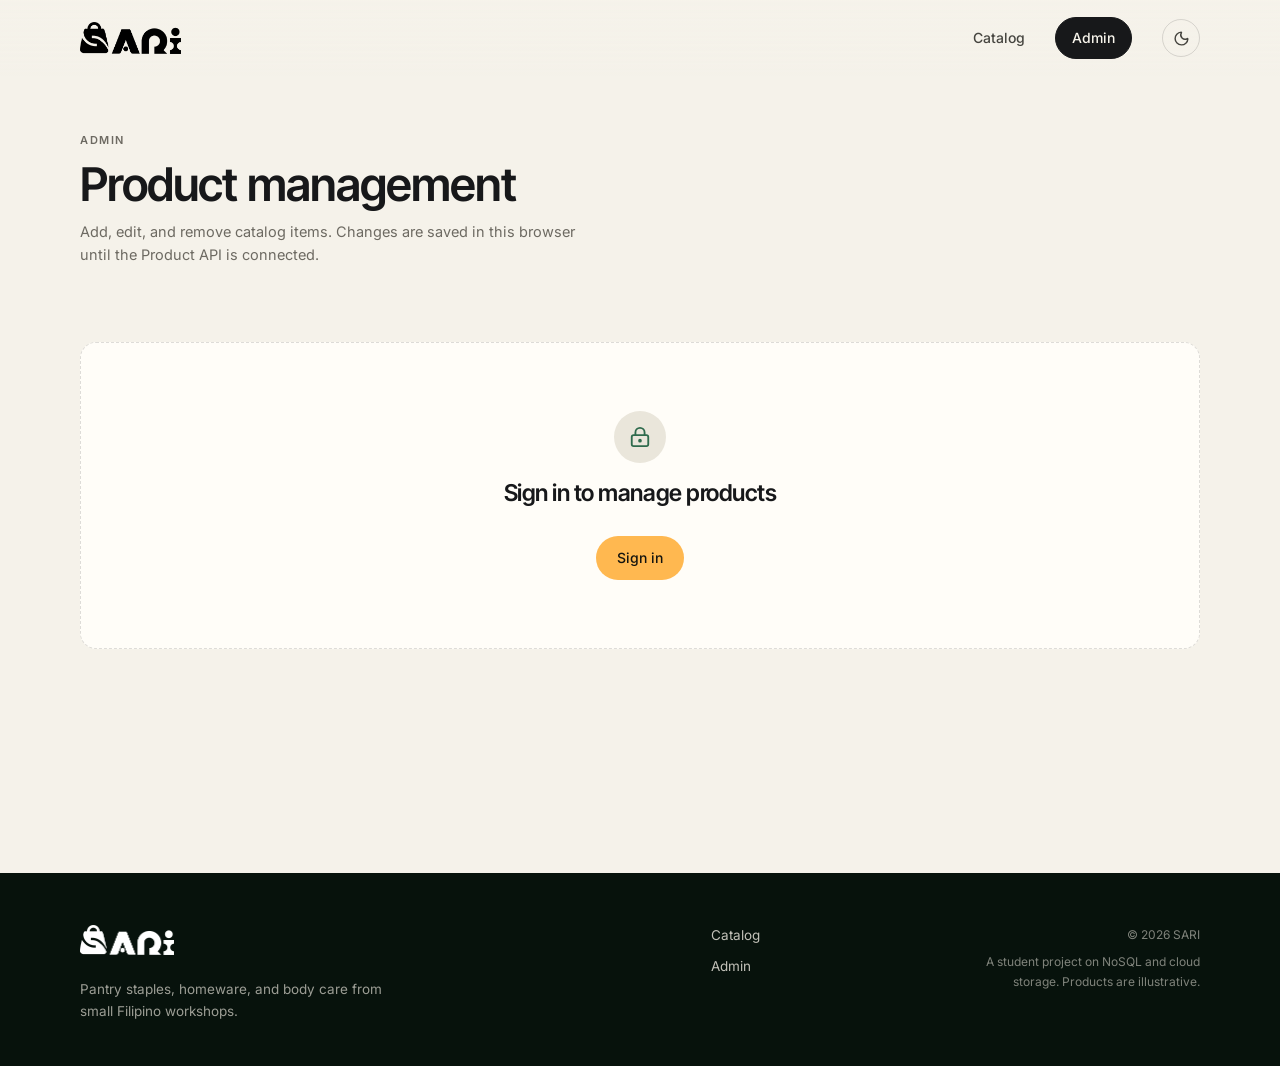
==== commit 2c9f3415: "Update API script reference to include versioning" ====
--- a/frontend/admin.html
+++ b/frontend/admin.html
@@ -205,7 +205,7 @@
   <script src="js/auth.js"></script>
   <script src="js/mock-data.js"></script>
   <script src="js/ui.js"></script>
-  <script src="js/api.js"></script>
+  <script src="js/api.js?v=2"></script>
   <script src="js/admin.js?v=2"></script>
 </body>
 </html>
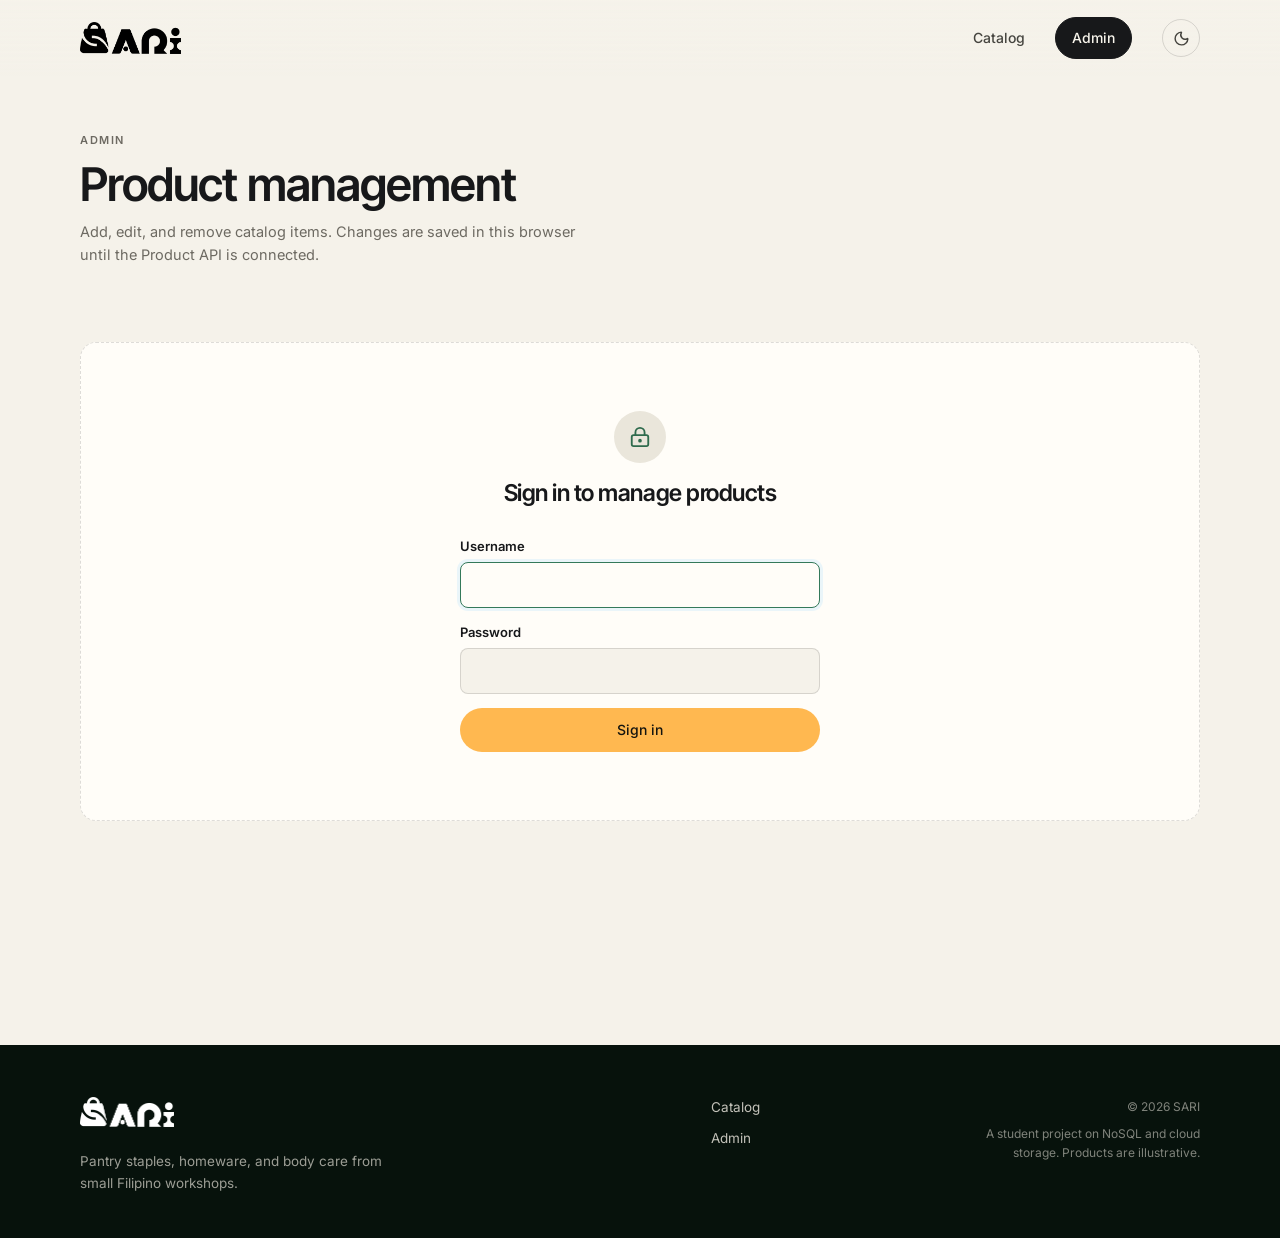
==== commit 84afb958: "Add authentication forms and logic for admin interface" ====
--- a/frontend/admin.html
+++ b/frontend/admin.html
@@ -23,6 +23,7 @@
       <nav class="site-nav" aria-label="Main">
         <a href="index.html">Catalog</a>
         <a class="nav-admin" href="admin.html" aria-current="page">Admin</a>
+        <button type="button" class="btn btn-ghost btn-sm" id="sign-out" hidden>Sign out</button>
         <button class="theme-toggle" type="button" data-theme-toggle aria-label="Switch theme">
           <i data-lucide="sun" aria-hidden="true"></i>
         </button>
@@ -53,6 +54,43 @@
       <h3 id="admin-auth-title">Sign in to manage products</h3>
       <p id="admin-auth-message" aria-live="polite"></p>
       <button type="button" class="btn btn-primary" id="admin-auth-action">Sign in</button>
+
+      <form id="admin-auth-form" class="auth-form" novalidate>
+        <div class="field">
+          <label for="admin-username">Username</label>
+          <input id="admin-username" name="username" type="text" autocomplete="username">
+          <p class="field-error" id="admin-username-error"></p>
+        </div>
+
+        <div class="field">
+          <label for="admin-password">Password</label>
+          <input id="admin-password" name="password" type="password" autocomplete="current-password">
+          <p class="field-error" id="admin-password-error"></p>
+        </div>
+
+        <button type="submit" class="btn btn-primary" id="admin-auth-submit">Sign in</button>
+      </form>
+
+      <form id="admin-challenge-form" class="auth-form" novalidate hidden>
+        <h4 class="auth-title">Set a new password to continue</h4>
+
+        <div class="field">
+          <label for="admin-new-password">New password</label>
+          <input id="admin-new-password" name="newPassword" type="password" autocomplete="new-password">
+        </div>
+
+        <div class="field">
+          <label for="admin-confirm-password">Confirm password</label>
+          <input id="admin-confirm-password" name="confirmPassword" type="password" autocomplete="new-password">
+        </div>
+
+        <div id="admin-required-attrs"></div>
+
+        <p class="field-error" id="admin-challenge-message" aria-live="polite"></p>
+
+        <button type="submit" class="btn btn-primary" id="admin-challenge-submit">Set password</button>
+        <button type="button" class="btn btn-ghost auth-back" id="admin-challenge-back">Back to sign in</button>
+      </form>
     </section>
 
     <div id="admin-content" hidden>
@@ -201,11 +239,12 @@
   <div class="toast-host" id="toast-host" aria-live="polite"></div>
 
   <script src="js/vendor/lucide.min.js"></script>
-  <script src="js/config.js?v=2"></script>
-  <script src="js/auth.js"></script>
+  <script src="js/config.js?v=3"></script>
+  <script src="js/vendor/amazon-cognito-identity.min.js"></script>
+  <script src="js/auth.js?v=2"></script>
   <script src="js/mock-data.js"></script>
   <script src="js/ui.js"></script>
   <script src="js/api.js?v=2"></script>
-  <script src="js/admin.js?v=2"></script>
+  <script src="js/admin.js?v=4"></script>
 </body>
 </html>
--- a/frontend/css/main.css
+++ b/frontend/css/main.css
@@ -1452,6 +1452,43 @@
   min-width: 0;
 }
 
+/* ---------- Auth form ---------- */
+.auth-form {
+  width: min(360px, 100%);
+  margin: 0 auto;
+  text-align: left;
+}
+
+/* Reused form messages must outrank the .state p rule. */
+.auth-form .field-error,
+.auth-form .field-hint {
+  max-width: none;
+  margin: 5px 0 0;
+  font-size: 12px;
+}
+
+.auth-form .field-error {
+  color: var(--danger);
+}
+
+.auth-form .field-hint {
+  color: var(--muted);
+  margin-bottom: 12px;
+}
+
+.auth-form .auth-title {
+  margin-bottom: 14px;
+  font-size: 1rem;
+}
+
+.auth-form .btn {
+  width: 100%;
+}
+
+.auth-form .auth-back {
+  margin-top: 10px;
+}
+
 /* ---------- Toast ---------- */
 .toast-host {
   position: fixed;
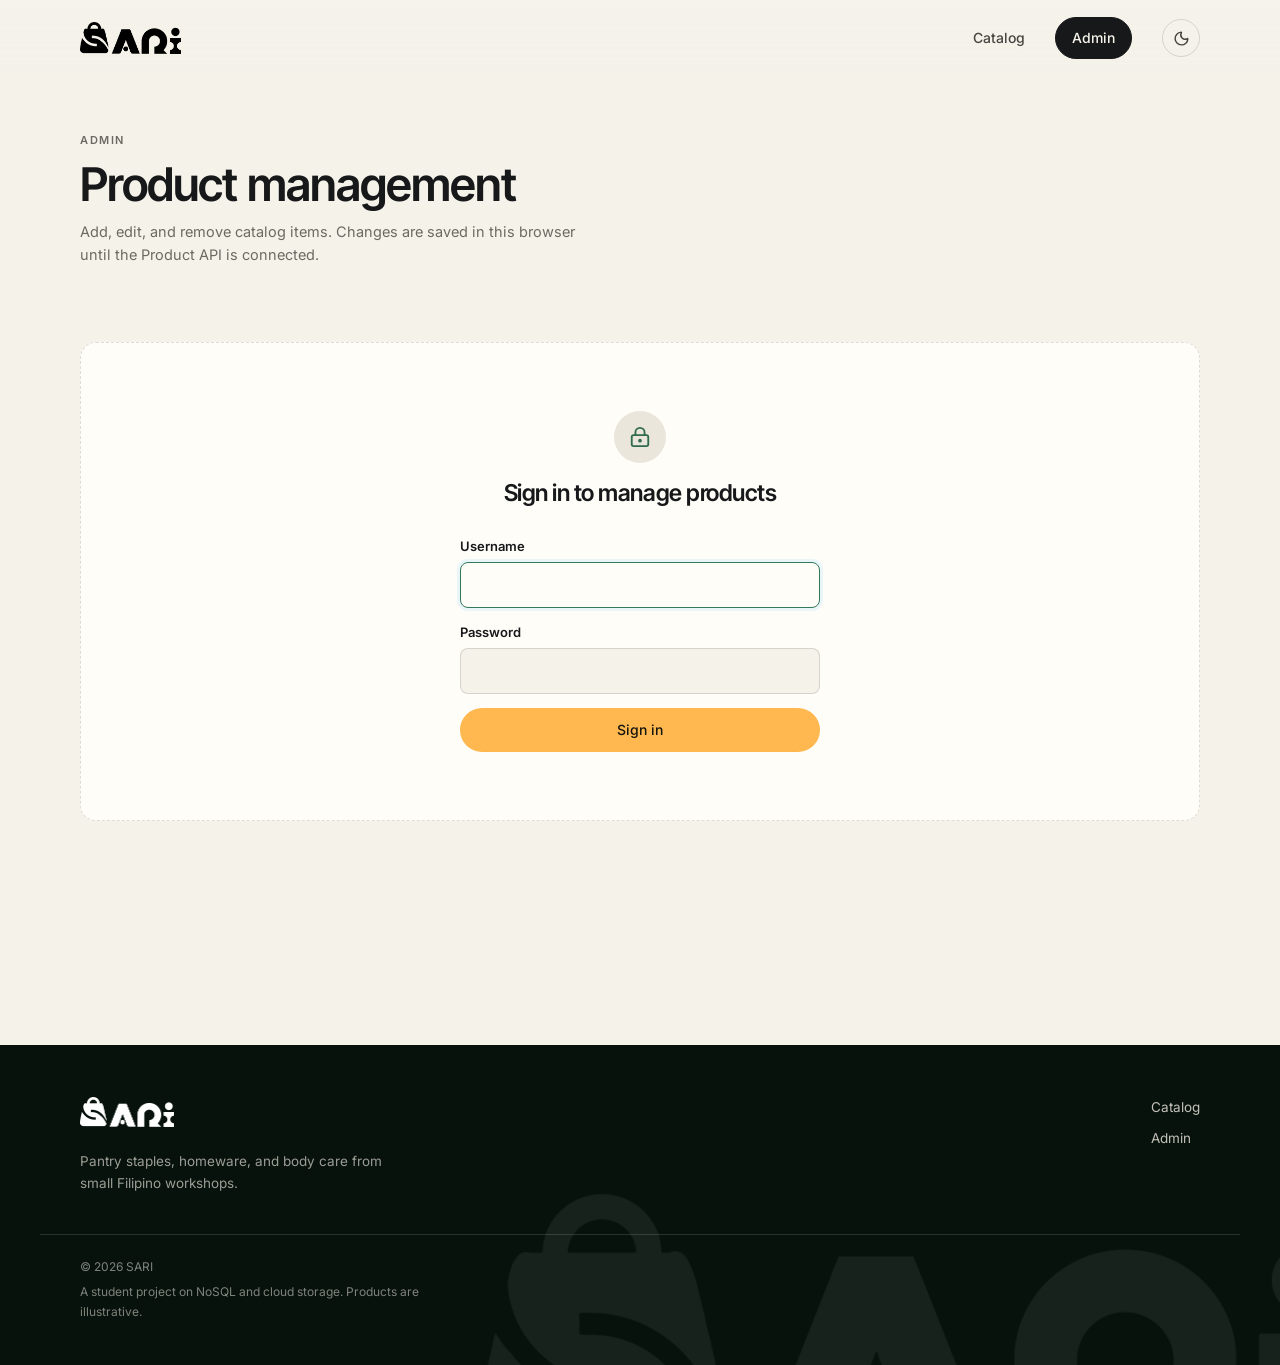
==== commit a232da31: "Add footer watermark and restructure footer layout across multiple pages" ====
--- a/frontend/admin.html
+++ b/frontend/admin.html
@@ -132,6 +132,8 @@
   </main>
 
   <footer class="site-footer">
+    <img class="footer-watermark" src="assets/images/logo/sari-white.png" alt="" aria-hidden="true" width="755" height="240">
+
     <div class="container footer-inner">
       <div class="footer-brand">
         <a class="brand" href="index.html" aria-label="SARI home">
@@ -144,7 +146,9 @@
         <a href="index.html">Catalog</a>
         <a href="admin.html">Admin</a>
       </nav>
-
+    </div>
+
+    <div class="container footer-bottom">
       <div class="footer-meta">
         <p>© <span data-year></span> SARI</p>
         <p>A student project on NoSQL and cloud storage. Products are illustrative.</p>
--- a/frontend/css/main.css
+++ b/frontend/css/main.css
@@ -1552,17 +1552,45 @@
 
 /* ---------- Footer ---------- */
 .site-footer {
+  position: relative;
+  overflow: hidden;
   margin-top: clamp(48px, 7vw, 80px);
   padding-block: 52px 44px;
   background: var(--inverse-bg);
   color: var(--inverse-ink);
 }
 
+.site-footer > .container {
+  position: relative;
+  z-index: 1;
+}
+
+.footer-watermark {
+  position: absolute;
+  right: -6%;
+  bottom: -34%;
+  width: min(880px, 92%);
+  height: auto;
+  opacity: 0.07;
+  pointer-events: none;
+}
+
 .footer-inner {
   display: grid;
-  grid-template-columns: 1.5fr auto 1fr;
+  grid-template-columns: 1.5fr auto;
   gap: 40px 56px;
   align-items: start;
+}
+
+.footer-bottom {
+  display: flex;
+  flex-wrap: wrap;
+  align-items: flex-end;
+  justify-content: space-between;
+  gap: 16px 32px;
+  margin-top: 40px;
+  padding-top: 22px;
+  border-top: 1px solid rgba(248, 244, 234, 0.14);
 }
 
 .site-footer .brand-logo {
@@ -1594,13 +1622,11 @@
 
 .footer-meta {
   display: grid;
-  gap: 8px;
-  justify-self: end;
-  max-width: 30ch;
+  gap: 6px;
+  max-width: 46ch;
   color: rgba(248, 244, 234, 0.5);
   font-size: 12px;
   line-height: 1.6;
-  text-align: right;
 }
 
 /* ---------- Responsive ---------- */
@@ -1636,14 +1662,11 @@
   }
 
   .footer-inner {
-    grid-template-columns: 1fr 1fr;
-  }
-
-  .footer-meta {
-    grid-column: 1 / -1;
-    justify-self: start;
-    max-width: none;
-    text-align: left;
+    grid-template-columns: 1fr;
+  }
+
+  .footer-bottom {
+    align-items: flex-start;
   }
 }
 
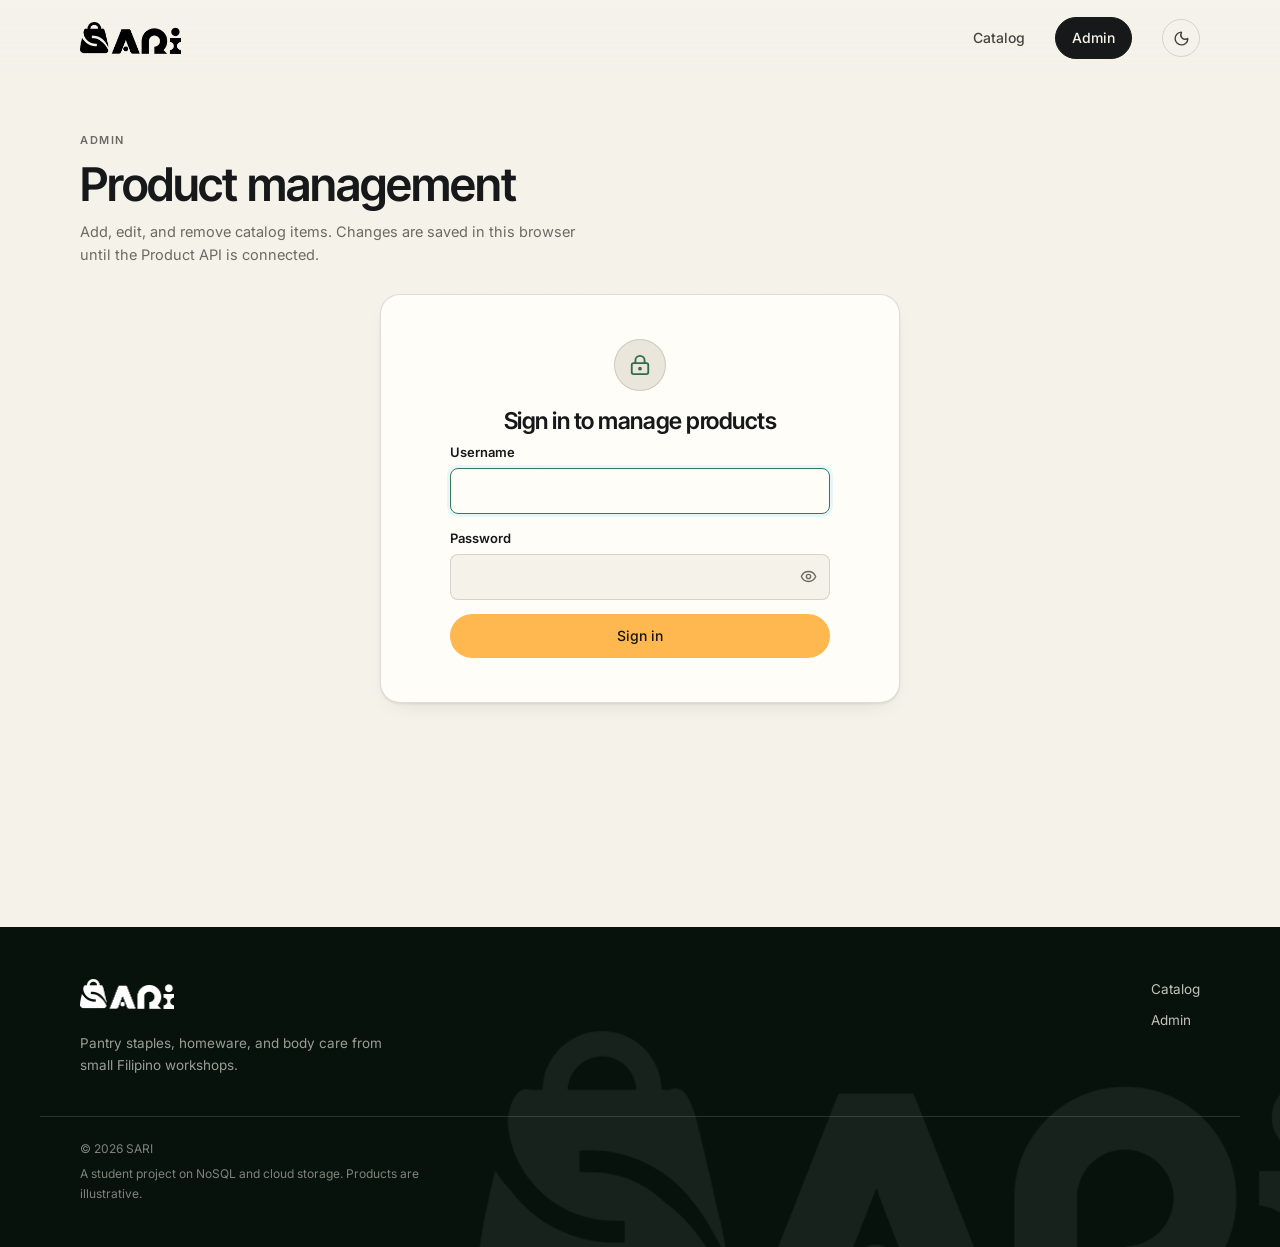
==== commit 14bbeb2a: "Enhance admin authentication UI: add password visibility toggle and improve layout for sign-in form" ====
--- a/frontend/admin.html
+++ b/frontend/admin.html
@@ -49,7 +49,7 @@
       <span>Checking your sign-in…</span>
     </div>
 
-    <section class="state state-wide" id="admin-auth" hidden aria-labelledby="admin-auth-title">
+    <section class="state state-wide auth-card" id="admin-auth" hidden aria-labelledby="admin-auth-title">
       <span class="state-icon"><i data-lucide="lock-keyhole" aria-hidden="true"></i></span>
       <h3 id="admin-auth-title">Sign in to manage products</h3>
       <p id="admin-auth-message" aria-live="polite"></p>
@@ -58,13 +58,18 @@
       <form id="admin-auth-form" class="auth-form" novalidate>
         <div class="field">
           <label for="admin-username">Username</label>
-          <input id="admin-username" name="username" type="text" autocomplete="username">
+          <input id="admin-username" name="username" type="text" autocomplete="username" autocapitalize="none" spellcheck="false" aria-describedby="admin-username-error">
           <p class="field-error" id="admin-username-error"></p>
         </div>
 
         <div class="field">
           <label for="admin-password">Password</label>
-          <input id="admin-password" name="password" type="password" autocomplete="current-password">
+          <div class="password-field">
+            <input id="admin-password" name="password" type="password" autocomplete="current-password" aria-describedby="admin-password-error">
+            <button type="button" class="password-toggle" data-password-toggle aria-label="Show password" aria-pressed="false">
+              <i data-lucide="eye" aria-hidden="true"></i>
+            </button>
+          </div>
           <p class="field-error" id="admin-password-error"></p>
         </div>
 
@@ -76,12 +81,22 @@
 
         <div class="field">
           <label for="admin-new-password">New password</label>
-          <input id="admin-new-password" name="newPassword" type="password" autocomplete="new-password">
+          <div class="password-field">
+            <input id="admin-new-password" name="newPassword" type="password" autocomplete="new-password">
+            <button type="button" class="password-toggle" data-password-toggle aria-label="Show password" aria-pressed="false">
+              <i data-lucide="eye" aria-hidden="true"></i>
+            </button>
+          </div>
         </div>
 
         <div class="field">
           <label for="admin-confirm-password">Confirm password</label>
-          <input id="admin-confirm-password" name="confirmPassword" type="password" autocomplete="new-password">
+          <div class="password-field">
+            <input id="admin-confirm-password" name="confirmPassword" type="password" autocomplete="new-password">
+            <button type="button" class="password-toggle" data-password-toggle aria-label="Show password" aria-pressed="false">
+              <i data-lucide="eye" aria-hidden="true"></i>
+            </button>
+          </div>
         </div>
 
         <div id="admin-required-attrs"></div>
@@ -94,29 +109,31 @@
     </section>
 
     <div id="admin-content" hidden>
-      <div class="admin-toolbar">
-        <div class="search">
-          <i data-lucide="search" class="search-icon" aria-hidden="true"></i>
-          <label class="visually-hidden" for="admin-search">Search products</label>
-          <input id="admin-search" type="search" placeholder="Search by name or category" autocomplete="off">
-        </div>
-        <p class="results" id="admin-count" aria-live="polite"></p>
-      </div>
-
       <div class="table-card">
-        <table class="product-table" id="product-table">
-          <caption class="visually-hidden">All products in the catalog</caption>
-          <thead>
-            <tr>
-              <th scope="col">Product</th>
-              <th scope="col">Category</th>
-              <th scope="col">Price</th>
-              <th scope="col">Updated</th>
-              <th scope="col"><span class="visually-hidden">Actions</span></th>
-            </tr>
-          </thead>
-          <tbody id="product-rows"></tbody>
-        </table>
+        <div class="admin-toolbar">
+          <div class="search">
+            <i data-lucide="search" class="search-icon" aria-hidden="true"></i>
+            <label class="visually-hidden" for="admin-search">Search products</label>
+            <input id="admin-search" type="search" placeholder="Search by name or category" autocomplete="off">
+          </div>
+          <p class="results" id="admin-count" aria-live="polite"></p>
+        </div>
+
+        <div class="table-scroll">
+          <table class="product-table" id="product-table">
+            <caption class="visually-hidden">All products in the catalog</caption>
+            <thead>
+              <tr>
+                <th scope="col">Product</th>
+                <th scope="col">Category</th>
+                <th scope="col">Price</th>
+                <th scope="col">Updated</th>
+                <th scope="col"><span class="visually-hidden">Actions</span></th>
+              </tr>
+            </thead>
+            <tbody id="product-rows"></tbody>
+          </table>
+        </div>
 
         <div class="admin-empty" id="admin-empty" hidden>
           <span class="state-icon"><i data-lucide="package-open" aria-hidden="true"></i></span>
@@ -249,6 +266,6 @@
   <script src="js/mock-data.js"></script>
   <script src="js/ui.js"></script>
   <script src="js/api.js?v=2"></script>
-  <script src="js/admin.js?v=4"></script>
+  <script src="js/admin.js?v=5"></script>
 </body>
 </html>
--- a/frontend/css/main.css
+++ b/frontend/css/main.css
@@ -330,7 +330,18 @@
   /* Transparent over the hero; a scrim keeps the brand readable as letters pass behind. */
   background: var(--header-scrim);
   border-bottom: 0;
-  transition: background-color 0.25s var(--ease), box-shadow 0.25s var(--ease);
+  transition: transform 0.3s var(--ease), background-color 0.25s var(--ease),
+    box-shadow 0.25s var(--ease);
+}
+
+/* Hidden on scroll down, back on scroll up (ui.js). */
+.site-header.is-hidden {
+  transform: translateY(-100%);
+}
+
+/* Never leave keyboard focus inside the slid-away bar. */
+.site-header.is-hidden:focus-within {
+  transform: none;
 }
 
 .site-header.is-scrolled {
@@ -650,8 +661,8 @@
 
 .catalog-glass {
   min-height: var(--hero-h);
-  /* Clear the sticky header once the sheet has fully arrived. */
-  padding-top: calc(var(--header-h) + clamp(20px, 3vw, 32px));
+  max-width: 1400px;
+  padding-top: clamp(18px, 2.5vw, 28px);
   padding-bottom: clamp(48px, 7vw, 88px);
   border: 1px solid var(--line);
   border-radius: 30px;
@@ -892,6 +903,38 @@
   margin-block: 48px 72px;
 }
 
+/* Sign-in gate: a contained panel, not a dashed empty-state box. */
+.state.auth-card {
+  width: min(520px, 100%);
+  margin: 0 auto 72px;
+  padding: clamp(30px, 5vw, 44px);
+  border: 1px solid var(--line);
+  border-radius: 20px;
+  background:
+    radial-gradient(140% 90% at 50% 0%, rgba(255, 255, 255, 0.05), transparent 60%),
+    var(--white);
+  box-shadow: var(--shadow-sm);
+}
+
+.auth-card h3 {
+  margin-top: 16px;
+  font-size: 1.3rem;
+}
+
+.auth-card .state-icon {
+  box-shadow: inset 0 0 0 1px var(--line);
+}
+
+.auth-card #admin-auth-message:empty {
+  display: none;
+}
+
+.auth-card #admin-auth-message:not(:empty) {
+  margin: 0 0 18px;
+  color: var(--danger);
+  font-size: 13.5px;
+}
+
 .state-icon {
   display: grid;
   place-items: center;
@@ -1113,8 +1156,9 @@
   grid-template-columns: minmax(220px, 340px) 1fr;
   align-items: center;
   gap: 16px;
-  padding: 16px 0;
-  border-top: 1px solid var(--line);
+  padding: 14px 20px;
+  border-bottom: 1px solid var(--line);
+  background: var(--cream);
 }
 
 .admin-toolbar .results {
@@ -1126,6 +1170,11 @@
   border: 1px solid var(--line);
   border-radius: 14px;
   background: var(--white);
+  box-shadow: var(--shadow-sm);
+}
+
+.table-scroll {
+  overflow-x: auto;
 }
 
 .product-table {
@@ -1459,6 +1508,47 @@
   text-align: left;
 }
 
+.auth-card .auth-form {
+  width: 100%;
+  max-width: 380px;
+}
+
+.password-field {
+  position: relative;
+}
+
+.password-field input {
+  padding-right: 46px;
+}
+
+.password-toggle {
+  position: absolute;
+  top: 50%;
+  right: 5px;
+  display: grid;
+  place-items: center;
+  width: 34px;
+  height: 34px;
+  padding: 0;
+  border: 0;
+  border-radius: 8px;
+  background: transparent;
+  color: var(--muted);
+  cursor: pointer;
+  transform: translateY(-50%);
+  transition: background-color 0.2s var(--ease), color 0.2s var(--ease);
+}
+
+.password-toggle:hover {
+  background: var(--cream-deep);
+  color: var(--ink);
+}
+
+.password-toggle svg {
+  width: 17px;
+  height: 17px;
+}
+
 /* Reused form messages must outrank the .state p rule. */
 .auth-form .field-error,
 .auth-form .field-hint {
@@ -1568,7 +1658,7 @@
 .footer-watermark {
   position: absolute;
   right: -6%;
-  bottom: -34%;
+  bottom: -20%;
   width: min(880px, 92%);
   height: auto;
   opacity: 0.07;
@@ -1699,10 +1789,6 @@
   .product-table th:nth-child(2),
   .product-table td:nth-child(2) {
     display: none;
-  }
-
-  .table-card {
-    overflow-x: auto;
   }
 
   .brand-logo {
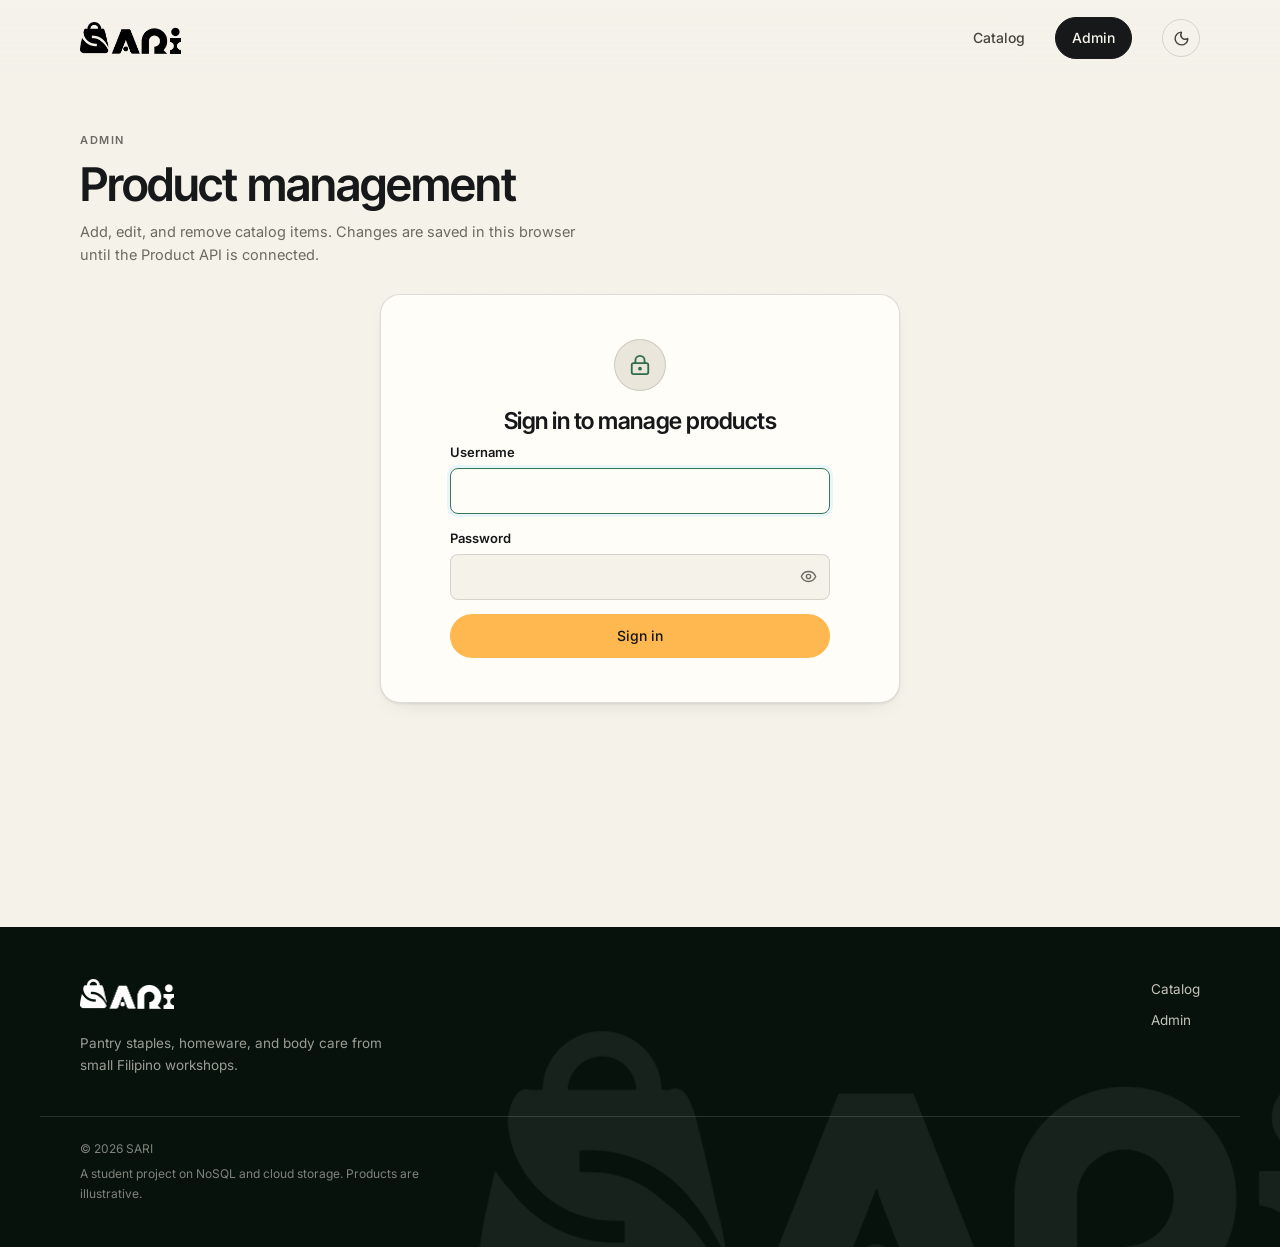
==== commit bce6ab99: "Add catalog summary statistics: display product count, category count, average price, and last updat" ====
--- a/frontend/admin.html
+++ b/frontend/admin.html
@@ -109,6 +109,25 @@
     </section>
 
     <div id="admin-content" hidden>
+      <dl class="stat-grid" aria-label="Catalog summary">
+        <div class="stat stat-featured">
+          <dt><i data-lucide="package" aria-hidden="true"></i>Products</dt>
+          <dd id="stat-products">0</dd>
+        </div>
+        <div class="stat">
+          <dt><i data-lucide="tags" aria-hidden="true"></i>Categories</dt>
+          <dd id="stat-categories">0</dd>
+        </div>
+        <div class="stat">
+          <dt><i data-lucide="banknote" aria-hidden="true"></i>Average price</dt>
+          <dd id="stat-price">—</dd>
+        </div>
+        <div class="stat">
+          <dt><i data-lucide="clock" aria-hidden="true"></i>Last updated</dt>
+          <dd id="stat-updated" class="stat-date">—</dd>
+        </div>
+      </dl>
+
       <div class="table-card">
         <div class="admin-toolbar">
           <div class="search">
@@ -266,6 +285,6 @@
   <script src="js/mock-data.js"></script>
   <script src="js/ui.js"></script>
   <script src="js/api.js?v=2"></script>
-  <script src="js/admin.js?v=5"></script>
+  <script src="js/admin.js?v=6"></script>
 </body>
 </html>
--- a/frontend/css/main.css
+++ b/frontend/css/main.css
@@ -1151,6 +1151,59 @@
   font-size: 14.5px;
 }
 
+/* Catalog summary: hairline-divided cells, one accent number. */
+.stat-grid {
+  display: grid;
+  grid-template-columns: repeat(auto-fit, minmax(170px, 1fr));
+  gap: 1px;
+  margin: 0 0 24px;
+  overflow: hidden;
+  border: 1px solid var(--line);
+  border-radius: 14px;
+  background: var(--line);
+  box-shadow: var(--shadow-sm);
+}
+
+.stat {
+  padding: 17px 20px 19px;
+  background: var(--white);
+}
+
+.stat dt {
+  display: flex;
+  align-items: center;
+  gap: 7px;
+  font-size: 10.5px;
+  font-weight: 600;
+  letter-spacing: 0.12em;
+  text-transform: uppercase;
+  color: var(--muted);
+}
+
+.stat dt svg {
+  width: 14px;
+  height: 14px;
+  color: var(--forest-700);
+}
+
+.stat dd {
+  margin: 10px 0 0;
+  font-family: var(--font-display);
+  font-size: clamp(1.7rem, 3vw, 2.15rem);
+  font-weight: 600;
+  letter-spacing: -0.02em;
+  line-height: 1;
+}
+
+.stat-featured dd {
+  color: var(--clay);
+}
+
+.stat dd.stat-date {
+  font-size: 1.3rem;
+  letter-spacing: 0;
+}
+
 .admin-toolbar {
   display: grid;
   grid-template-columns: minmax(220px, 340px) 1fr;
